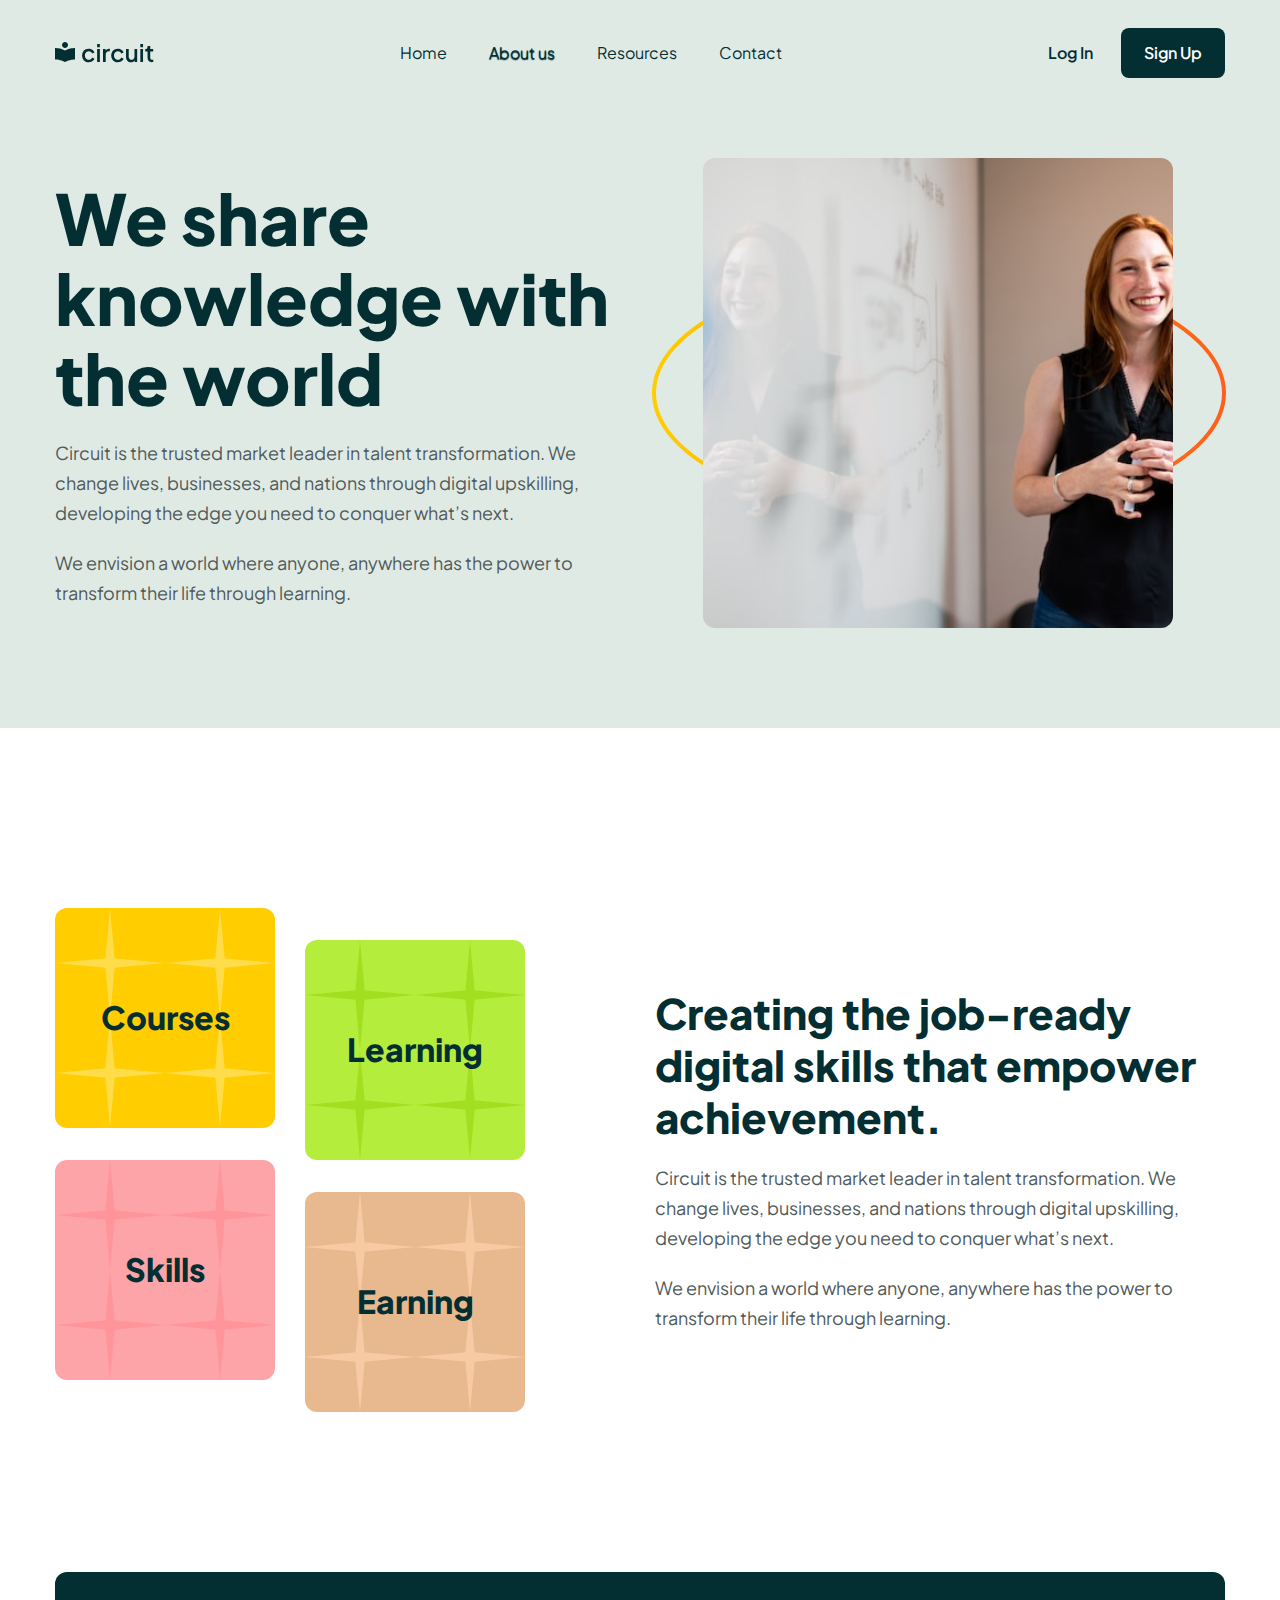
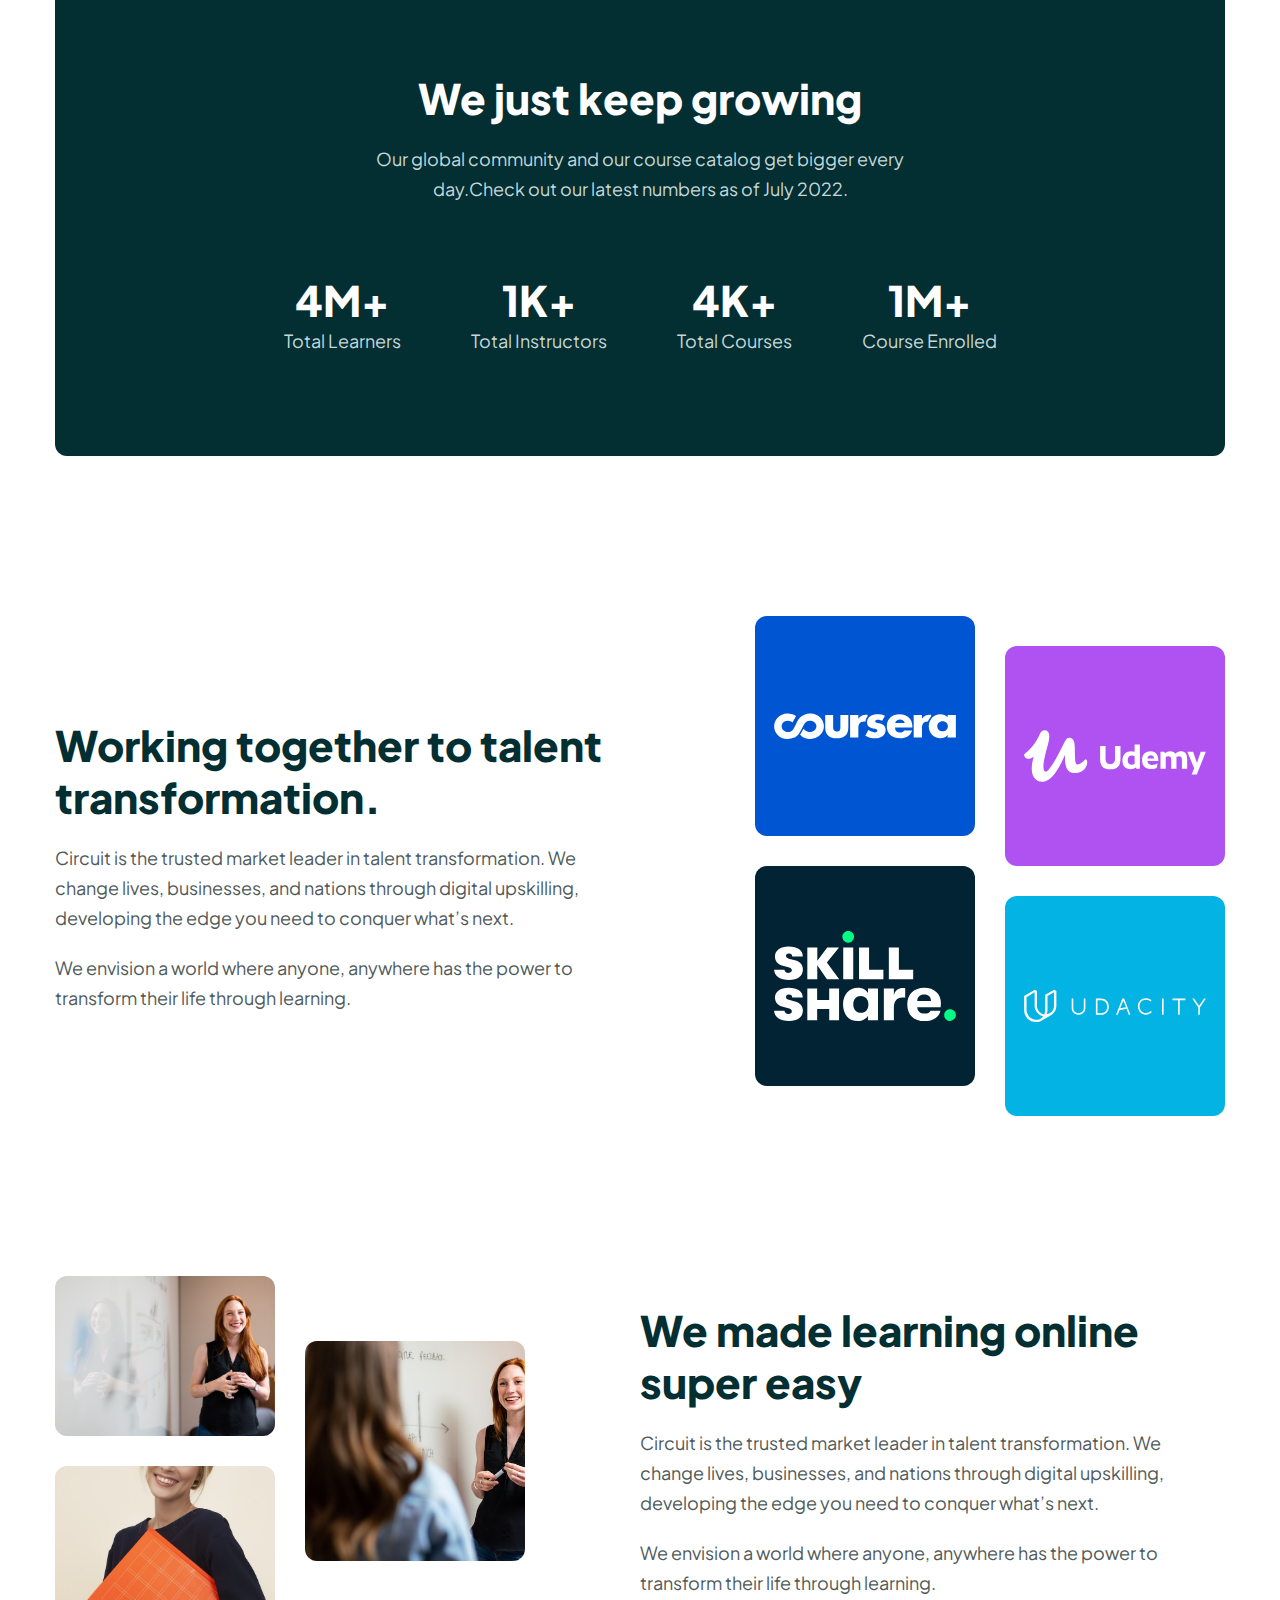
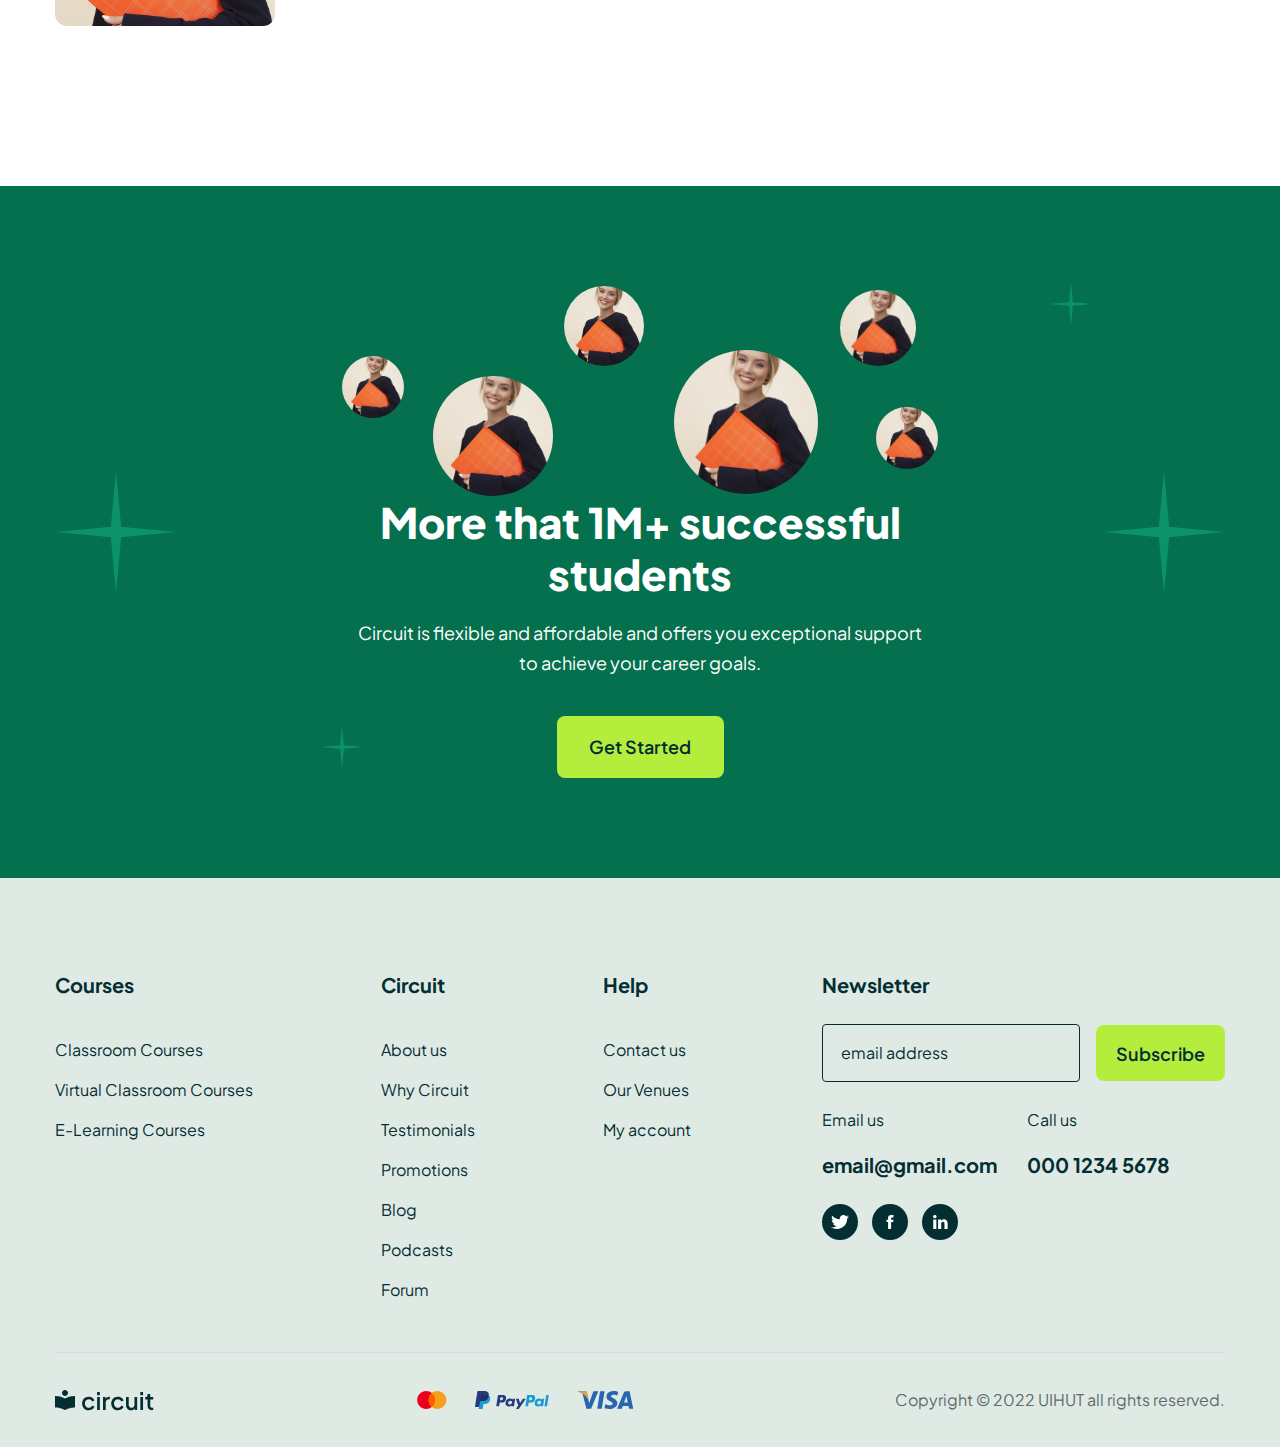
==== about.html @ eb8e5ba6 "about" ====
<!DOCTYPE html>
<html lang="en">
    <head>
        <meta charset="UTF-8" />
        <meta http-equiv="X-UA-Compatible" content="IE=edge" />
        <meta name="viewport" content="width=device-width, initial-scale=1.0" />
        <title>Project-07</title>
        <!-- embed font -->
        <link rel="preconnect" href="https://fonts.googleapis.com" />
        <link rel="preconnect" href="https://fonts.gstatic.com" crossorigin />
        <link
            href="https://fonts.googleapis.com/css2?family=Plus+Jakarta+Sans:wght@400;600;700;800&display=swap"
            rel="stylesheet"
        />
        <!-- favicon -->
        <link
            rel="apple-touch-icon"
            sizes="57x57"
            href="./assets/favicon/apple-icon-57x57.png"
        />
        <link
            rel="apple-touch-icon"
            sizes="60x60"
            href="./assets/favicon/apple-icon-60x60.png"
        />
        <link
            rel="apple-touch-icon"
            sizes="72x72"
            href="./assets/favicon/apple-icon-72x72.png"
        />
        <link
            rel="apple-touch-icon"
            sizes="76x76"
            href="./assets/favicon/apple-icon-76x76.png"
        />
        <link
            rel="apple-touch-icon"
            sizes="114x114"
            href="./assets/favicon/apple-icon-114x114.png"
        />
        <link
            rel="apple-touch-icon"
            sizes="120x120"
            href="./assets/favicon/apple-icon-120x120.png"
        />
        <link
            rel="apple-touch-icon"
            sizes="144x144"
            href="./assets/favicon/apple-icon-144x144.png"
        />
        <link
            rel="apple-touch-icon"
            sizes="152x152"
            href="./assets/favicon/apple-icon-152x152.png"
        />
        <link
            rel="apple-touch-icon"
            sizes="180x180"
            href="./assets/favicon/apple-icon-180x180.png"
        />
        <link
            rel="icon"
            type="image/png"
            sizes="192x192"
            href="./assets/favicon/android-icon-192x192.png"
        />
        <link
            rel="icon"
            type="image/png"
            sizes="32x32"
            href="./assets/favicon/favicon-32x32.png"
        />
        <link
            rel="icon"
            type="image/png"
            sizes="96x96"
            href="./assets/favicon/favicon-96x96.png"
        />
        <link
            rel="icon"
            type="image/png"
            sizes="16x16"
            href="./assets/favicon/favicon-16x16.png"
        />
        <link rel="manifest" href="./assets/favicon/manifest.json" />
        <meta name="msapplication-TileColor" content="#ffffff" />
        <meta
            name="msapplication-TileImage"
            content="./assets/favicon/ms-icon-144x144.png"
        />
        <meta name="theme-color" content="#ffffff" />

        <!-- reset -->
        <link rel="stylesheet" href="./assets/css/reset.css" />
        <!-- link -->
        <link rel="stylesheet" href="./assets/css/base.css" />
        <link rel="stylesheet" href="./assets/css/about.css" />
        <link rel="stylesheet" href="./assets/css/responsive.css" />
    </head>
    <body>
        <header class="header">
            <div class="container">
                <div class="header__top">
                    <label
                        for="menu-overlay"
                        class="menu-overlay__icon hidden-pc"
                    >
                        <svg
                            xmlns="http://www.w3.org/2000/svg"
                            height="1em"
                            viewBox="0 0 448 512"
                        >
                            <path
                                fill="currentColor"
                                d="M0 96C0 78.3 14.3 64 32 64H416c17.7 0 32 14.3 32 32s-14.3 32-32 32H32C14.3 128 0 113.7 0 96zM0 256c0-17.7 14.3-32 32-32H416c17.7 0 32 14.3 32 32s-14.3 32-32 32H32c-17.7 0-32-14.3-32-32zM448 416c0 17.7-14.3 32-32 32H32c-17.7 0-32-14.3-32-32s14.3-32 32-32H416c17.7 0 32 14.3 32 32z"
                            />
                        </svg>
                    </label>

                    <a href="/">
                        <img
                            src="./assets/icons/Logo.svg"
                            alt="circuit"
                            class="header__logo"
                        />
                    </a>
                    <ul class="header__list hidden">
                        <li class="header__item">
                            <a href="./index.html" class="header__link">Home</a>
                        </li>
                        <li class="header__item header__active">
                            <a href="#!" class="header__link">About us</a>
                        </li>
                        <li class="header__item">
                            <a href="#!" class="header__link">Resources</a>
                        </li>
                        <li class="header__item">
                            <a href="#!" class="header__link">Contact</a>
                        </li>
                        <!-- show on tablet and mobile -->
                        <li class="header__item hidden-pc separate">
                            <a href="#!" class="header__link">Log In</a>
                        </li>
                        <li class="header__item hidden-pc">
                            <a href="#!" class="header__link">Sign Up</a>
                        </li>
                        <!-- log-in -->
                    </ul>
                    <div class="header__cta hidden-mobile">
                        <a href="#!" class="header__log-in">Log In</a>
                        <a href="#!" class="btn header__sign-up">Sign Up</a>
                    </div>
                </div>

                <!-- hero -->
                <section class="hero">
                    <div class="hero__inner">
                        <section class="hero__info">
                            <h1 class="hero__heading">
                                We share knowledge with the world
                            </h1>
                            <p class="section-desc hero__desc">
                                Circuit is the trusted market leader in talent
                                transformation. We change lives, businesses, and
                                nations through digital upskilling, developing
                                the edge you need to conquer what’s next.
                            </p>
                            <p class="section-desc hero__desc">
                                We envision a world where anyone, anywhere has
                                the power to transform their life through
                                learning.
                            </p>
                        </section>
                        <figure class="hero__image">
                            <img
                                src="./assets/images/support1.jpg"
                                alt="teacher"
                                class="hero__img"
                            />
                            <img
                                src="./assets/icons/deco-hero1.svg"
                                alt=""
                                class="hero__deco"
                            />
                        </figure>
                    </div>
                </section>
            </div>
        </header>
        <main>
            <section class="skills">
                <div class="container">
                    <div class="skills__inner">
                        <div class="skills__list">
                            <div class="skills__item">Courses</div>
                            <div class="skills__item">Learning</div>
                            <div class="skills__item">Skills</div>
                            <div class="skills__item">Earning</div>
                        </div>
                        <section class="skills__content">
                            <h2 class="section-heading">
                                Creating the job-ready digital skills that
                                empower achievement.
                            </h2>
                            <p class="section-desc skills__desc">
                                Circuit is the trusted market leader in talent
                                transformation. We change lives, businesses, and
                                nations through digital upskilling, developing
                                the edge you need to conquer what’s next.
                            </p>
                            <p class="section-desc skills__desc">
                                We envision a world where anyone, anywhere has
                                the power to transform their life through
                                learning.
                            </p>
                        </section>
                    </div>
                </div>
            </section>

            <!-- grow -->
            <section class="grow">
                <div class="container">
                    <div class="grow__inner">
                        <h2 class="section-heading grow__heading">
                            We just keep growing
                        </h2>
                        <p class="section-desc grow__desc">
                            Our global community and our course catalog get
                            bigger every day.Check out our latest numbers as of
                            July 2022.
                        </p>
                        <div class="grow__row">
                            <div class="grow__item">
                                <span class="grow__amount">4M+</span>
                                <div class="grow__total">Total Learners</div>
                            </div>
                            <div class="grow__item">
                                <span class="grow__amount">1K+</span>
                                <div class="grow__total">Total Instructors</div>
                            </div>
                            <div class="grow__item">
                                <span class="grow__amount">4K+</span>
                                <div class="grow__total">Total Courses</div>
                            </div>
                            <div class="grow__item">
                                <span class="grow__amount">1M+</span>
                                <div class="grow__total">Course Enrolled</div>
                            </div>
                        </div>
                    </div>
                </div>
            </section>

            <!-- talent -->
            <section class="talent">
                <div class="container">
                    <div class="talent__inner">
                        <section class="talent__info">
                            <h2 class="section-heading">
                                Working together to talent transformation.
                            </h2>
                            <p class="section-desc talent__desc">
                                Circuit is the trusted market leader in talent
                                transformation. We change lives, businesses, and
                                nations through digital upskilling, developing
                                the edge you need to conquer what’s next.
                            </p>
                            <p class="section-desc talent__desc">
                                We envision a world where anyone, anywhere has
                                the power to transform their life through
                                learning.
                            </p>
                        </section>
                        <figure class="talent__images">
                            <img
                                src="./assets/icons/talent1.svg"
                                alt="talent"
                                class="talent__img"
                            />
                            <img
                                src="./assets/icons/talent2.svg"
                                alt="talent"
                                class="talent__img"
                            />
                            <img
                                src="./assets/icons/talent3.svg"
                                alt="talent"
                                class="talent__img"
                            />
                            <img
                                src="./assets/icons/talent4.svg"
                                alt="talent"
                                class="talent__img"
                            />
                        </figure>
                        <figure class="talent__thums">
                            <img
                                src="./assets/images/support1.jpg"
                                alt=""
                                class="talent__thumb"
                            />
                            <img
                                src="./assets/images/support2.jpg"
                                alt=""
                                class="talent__thumb"
                            />
                            <img
                                src="./assets/images/hero-courses1.jpg"
                                alt=""
                                class="talent__thumb"
                            />
                        </figure>
                        <section class="talent__info">
                            <h2 class="section-heading">
                                We made learning online super easy
                            </h2>
                            <p class="section-desc talent__desc">
                                Circuit is the trusted market leader in talent
                                transformation. We change lives, businesses, and
                                nations through digital upskilling, developing
                                the edge you need to conquer what’s next.
                            </p>
                            <p class="section-desc talent__desc">
                                We envision a world where anyone, anywhere has
                                the power to transform their life through
                                learning.
                            </p>
                        </section>
                    </div>
                </div>
            </section>

            <!-- student -->
            <section class="students">
                <div class="container">
                    <section class="students__inner">
                        <figure class="students__avatars hidden-mobile">
                            <img
                                src="./assets/images/hero-courses1.jpg"
                                alt="avatar"
                                class="students__avatar"
                            />
                            <img
                                src="./assets/images/hero-courses1.jpg"
                                alt="avatar"
                                class="students__avatar"
                            />
                            <img
                                src="./assets/images/hero-courses1.jpg"
                                alt="avatar"
                                class="students__avatar"
                            />
                            <img
                                src="./assets/images/hero-courses1.jpg"
                                alt="avatar"
                                class="students__avatar"
                            />
                            <img
                                src="./assets/images/hero-courses1.jpg"
                                alt="avatar"
                                class="students__avatar"
                            />
                            <img
                                src="./assets/images/hero-courses1.jpg"
                                alt="avatar"
                                class="students__avatar"
                            />
                        </figure>
                        <section class="students__info">
                            <h2 class="section-heading students__heading">
                                More that 1M+ successful students
                            </h2>
                            <p class="section-desc students__desc">
                                Circuit is flexible and affordable and offers
                                you exceptional support to achieve your career
                                goals.
                            </p>
                            <a href="#!" class="btn students__cta-btn"
                                >Get Started</a
                            >
                        </section>
                        <img
                            src="./assets/icons/Star deco1.svg"
                            alt=""
                            class="students__deco hidden-mobile"
                        />
                        <img
                            src="./assets/icons/Star deco1.svg"
                            alt=""
                            class="students__deco hidden-mobile"
                        />
                        <img
                            src="./assets/icons/Star deco2.svg"
                            alt=""
                            class="students__deco hidden-mobile"
                        />
                        <img
                            src="./assets/icons/Star deco2.svg"
                            alt=""
                            class="students__deco hidden-mobile"
                        />
                    </section>
                </div>
            </section>
        </main>
        <!-- footer -->
        <footer class="footer">
            <div class="container">
                <div class="footer__top">
                    <section class="footer__col">
                        <h3 class="footer__title">Courses</h3>
                        <ul class="footer__list">
                            <li class="footer__item">
                                <a href="#!" class="footer__item-link"
                                    >Classroom Courses</a
                                >
                            </li>
                            <li class="footer__item">
                                <a href="#!" class="footer__item-link"
                                    >Virtual Classroom Courses</a
                                >
                            </li>
                            <li class="footer__item">
                                <a href="#!" class="footer__item-link"
                                    >E-Learning Courses</a
                                >
                            </li>
                        </ul>
                    </section>
                    <section class="footer__col">
                        <h3 class="footer__title">Circuit</h3>
                        <ul class="footer__list">
                            <li class="footer__item">
                                <a href="#!" class="footer__item-link"
                                    >About us</a
                                >
                            </li>
                            <li class="footer__item">
                                <a href="#!" class="footer__item-link"
                                    >Why Circuit</a
                                >
                            </li>
                            <li class="footer__item">
                                <a href="#!" class="footer__item-link"
                                    >Testimonials</a
                                >
                            </li>
                            <li class="footer__item">
                                <a href="#!" class="footer__item-link"
                                    >Promotions</a
                                >
                            </li>
                            <li class="footer__item">
                                <a href="#!" class="footer__item-link">Blog</a>
                            </li>
                            <li class="footer__item">
                                <a href="#!" class="footer__item-link"
                                    >Podcasts</a
                                >
                            </li>
                            <li class="footer__item">
                                <a href="#!" class="footer__item-link">Forum</a>
                            </li>
                        </ul>
                    </section>
                    <section class="footer__col">
                        <h3 class="footer__title">Help</h3>
                        <ul class="footer__list">
                            <li class="footer__item">
                                <a href="#!" class="footer__item-link"
                                    >Contact us</a
                                >
                            </li>
                            <li class="footer__item">
                                <a href="#!" class="footer__item-link"
                                    >Our Venues</a
                                >
                            </li>
                            <li class="footer__item">
                                <a href="#!" class="footer__item-link"
                                    >My account</a
                                >
                            </li>
                        </ul>
                    </section>
                    <section class="footer__col">
                        <h3 class="footer__title">Newsletter</h3>
                        <form action="" class="footer__form">
                            <input
                                type="email"
                                name=""
                                id=""
                                placeholder="email address"
                                class="footer__input"
                            />
                            <button type="submit" class="btn footer__submit">
                                Subscribe
                            </button>
                        </form>
                        <div class="footer__info">
                            <div class="footer__info-email">
                                <p class="footer__label">Email us</p>
                                <p class="footer__desc">email@gmail.com</p>
                            </div>
                            <div class="footer__info-phone">
                                <p class="footer__label">Call us</p>
                                <p class="footer__desc">000 1234 5678</p>
                            </div>
                        </div>
                        <div class="footer__socials">
                            <img
                                src="./assets/icons/twittef.svg"
                                alt="twittef"
                                class="footer__icon"
                            />
                            <img
                                src="./assets/icons/facebook.svg"
                                alt="facebook"
                                class="footer__icon"
                            />
                            <img
                                src="./assets/icons/linkin.svg"
                                alt="linkin"
                                class="footer__icon"
                            />
                        </div>
                    </section>
                </div>

                <!-- bottom -->
                <div class="footer__bottom">
                    <img
                        src="./assets/icons/Logo.svg"
                        alt="circuit"
                        class="footer__logo"
                    />
                    <div class="footer__payments">
                        <img
                            src="./assets/icons/payment.svg"
                            alt=""
                            class="footer__payment-img"
                        />
                        <img
                            src="./assets/icons/pay.svg"
                            alt=""
                            class="footer__payment-img"
                        />
                        <img
                            src="./assets/icons/visa.svg"
                            alt=""
                            class="footer__payment-img"
                        />
                    </div>
                    <p class="footer__copyright">
                        Copyright © 2022 UIHUT all rights reserved.
                    </p>
                </div>
            </div>
        </footer>
    </body>
</html>
---- assets/css/base.css ----
:root {
    --primary-color: #b5ed3d;
    --bg-color: #032e32;
}

.container {
    width: 1170px;
    max-width: calc(100% - 48px);
    margin-left: auto;
    margin-right: auto;
}

a {
    /* display: inline-block; */
    text-decoration: none;
}

.btn {
    --height: 62px;

    min-width: 167px;
    height: var(--height);
    font-weight: 600;
    font-size: 1.8rem;
    line-height: calc(var(--height) - 1px);
    text-align: center;
    color: #032e32;
    background: var(--primary-color);
    border-radius: 8px;
}

.btn:hover {
    opacity: 0.9;
    cursor: pointer;
}

.section-heading {
    font-weight: 800;
    font-size: 4.2rem;
    line-height: 1.24;
    color: #032e32;
}

.section-desc {
    font-weight: 400;
    font-size: 1.8rem;
    line-height: 1.67;
    color: #4f5a5a;
}
---- assets/css/about.css ----
* {
    box-sizing: border-box;
}

html {
    font-size: 62.5%;
}

body {
    font-size: 1.6rem;
    font-family: "Plus Jakarta Sans", sans-serif;
    background: #fff;
    /* nen cho linear */
    -webkit-touch-callout: none;
    -webkit-user-select: none;
    -khtml-user-select: none;
    -moz-user-select: none;
    -ms-user-select: none;
    user-select: none;
}

input,
textarea,
button,
select,
a {
    -webkit-tap-highlight-color: transparent;
}

button,
input,
select,
textarea {
    font-size: inherit;
    font-family: inherit;
}

/* header */
/* header-top */
.header {
    position: relative;
    background: #e0eae5;
    padding-bottom: 100px;
}

.header__top {
    padding: 28px 0;

    display: flex;
    align-items: center;
    justify-content: space-between;
}

.header__list {
    display: flex;
    align-items: center;
}

.header__log-in,
.header__link {
    padding: 8px 21px;
    font-weight: 400;
    font-size: 1.6rem;
    line-height: 1.75;
    color: #032e32;
}

.header__link:hover {
    text-shadow: 0 1px 1px #032e32;
}

.header__active {
    text-shadow: 0 1px 1px #032e32;
}

.header__cta {
    display: flex;
    align-items: center;
}

.header__log-in {
    font-weight: 600;
    margin-right: 7px;
}

.header__sign-up {
    --height: 50px;

    min-width: 104px;
    font-weight: 600;
    font-size: 1.6rem;
    color: #ffffff;

    background: #032e32;
}

/* hero */
.hero {
    margin-top: 52px;
}

.hero__inner {
    display: flex;
    align-items: center;
    justify-content: space-between;
    column-gap: 30px;
}

.hero__info {
    flex: 1;
}

.hero__heading {
    color: #032e32;
    font-size: 7rem;
    font-weight: 800;
    line-height: 1.14;
}

.hero__desc {
    margin-top: 20px;
}

.hero__image {
    position: relative;
    width: 49%;
    display: flex;
    justify-content: center;
}

.hero__img {
    width: 470px;
    height: 470px;
    object-fit: cover;
    border-radius: 12px;
    z-index: 1;
}

.hero__deco {
    position: absolute;
    inset: 0;
    margin: auto;
}

/* main */
/* skills */
.skills {
    margin-top: 140px;
    padding: 40px 0;
}

.skills__inner {
    display: flex;
    align-items: center;
    justify-content: space-between;
    column-gap: 130px;
}

.skills__list {
    display: grid;
    grid-template-columns: 1fr 1fr;
    column-gap: 30px;
}

.skills__item {
    display: flex;
    align-items: center;
    justify-content: center;
    background-repeat: no-repeat;
    width: 220px;
    height: 220px;
    border-radius: 12px;
    color: #032e32;
    font-size: 3.2rem;
    font-weight: 800;
    line-height: 1.3;
}

.skills__item:nth-child(even) {
    margin-top: 32px;
}

.skills__item:nth-child(1) {
    background-image: url(../images/skill2.png);
    background-color: #ffcd00;
}

.skills__item:nth-child(2) {
    background-image: url(../images/skill1.png);
    background-color: #b5ed3d;
}
.skills__item:nth-child(3) {
    background-image: url(../images/skill3.png);
    background-color: #fda4a9;
}
.skills__item:nth-child(4) {
    background-image: url(../images/skill4.png);
    background-color: #e8b88f;
}

.skills__content {
    width: 50%;
}

.skills__desc {
    margin-top: 20px;
}

/* grow */
.grow {
    margin-top: 120px;
}

.grow__inner {
    padding: 100px 0;
    background-color: var(--bg-color);
    border-radius: 12px;
    display: flex;
    align-items: center;
    flex-direction: column;
    text-align: center;
}

.grow__heading {
    color: #ffffff;
}

.grow__desc {
    width: 570px;
    margin-top: 20px;
    color: #c5d8d9;
}

.grow__row {
    margin-top: 70px;
    display: flex;
    column-gap: 70px;
}

.grow__amount {
    color: #fff;
    font-size: 4.2rem;
    font-weight: 800;
    line-height: 1.23;
}

.grow__total {
    color: #c5d8d9;
    font-size: 1.8rem;
    font-weight: 400;
    line-height: 1.67;
}

/* talent */
.talent {
    margin-top: 120px;
    padding: 40px 0;
}

.talent__inner {
    display: grid;
    grid-template-columns: 1fr 1fr;
    align-items: center;
    row-gap: 160px;
    /* gap: 160px 130px; */
    /* justify-content: space-between; */
}

.talent__info {
}

.talent__desc {
    margin-top: 20px;
}

.talent__images {
    display: flex;
    flex-wrap: wrap;
    justify-content: flex-end;
    column-gap: 30px;
}

.talent__img {
    /* justify-self: end; */
}

.talent__img:nth-of-type(even) {
    margin-top: 30px;
}

.talent__img:nth-of-type(odd) {
    align-self: start;
}

.talent__thums {
    display: grid;
    grid-template-columns: auto auto;
    justify-content: flex-start;
    gap: 30px;
}

.talent__thumb {
    width: 220px;
    height: 160px;
    object-fit: cover;
    border-radius: 12px;
}

.talent__thumb:nth-of-type(2) {
    height: 220px;
    grid-area: 1 / 2/ 3/ 3;
    align-self: center;
}

/* students */
.students {
    margin-top: 120px;
    padding: 100px 0;
    background-color: #04704e;
}

.students__inner {
    position: relative;
}

.students__avatars {
    position: relative;
    height: 210px;
}

.students__avatar {
    position: absolute;
    border-radius: 50%;
    object-fit: cover;
}

.students__avatar:nth-of-type(1) {
    width: 62px;
    height: 62px;
    top: 70px;
    left: 287px;
}

.students__avatar:nth-of-type(2) {
    width: 120px;
    height: 120px;
    bottom: 0;
    left: 378px;
}

.students__avatar:nth-of-type(3) {
    width: 80px;
    height: 80px;
    top: 0;
    left: 509px;
}

.students__avatar:nth-of-type(4) {
    width: 144px;
    height: 144px;
    bottom: 2px;
    right: 407px;
}

.students__avatar:nth-of-type(5) {
    width: 76px;
    height: 76px;
    right: 309px;
    top: 4px;
}

.students__avatar:nth-of-type(6) {
    width: 62px;
    height: 62px;
    right: 287px;
    bottom: 27px;
}

.students__info {
    display: flex;
    flex-direction: column;
    align-items: center;
    text-align: center;
}

.students__desc,
.students__heading {
    width: 570px;
    color: #fff;
}

/* khi cho display flex vao the cha 
va flex-d column thi ca truc main asix bi doi
ma ca cho position vao cung bi doi l va r nua 
nen can chu y  c1:can chinh l va r cho dung
c2:cho ve lai dis b binh thuong de can chinh l va r cho dung 
mac dinh
l ben trai va r ben phai.
7
*/

.students__desc {
    margin-top: 18px;
}

.students__cta-btn {
    margin-top: 38px;
    display: inline-block;
}

.students__deco {
    position: absolute;
}

.students__deco:nth-of-type(2),
.students__deco:nth-of-type(1) {
    top: 0;
    bottom: 0;
    margin: auto 0;
}

.students__deco:nth-of-type(2) {
    right: 0;
}

.students__deco:nth-of-type(3) {
    top: -4px;
    right: 132px;
}

.students__deco:nth-of-type(4) {
    bottom: 9px;
    left: 265px;
}

/* footer */
.footer {
    padding-top: 92px;
    background: #e0eae5;
}

.footer__top {
    display: grid;
    grid-template-columns: repeat(3, 1fr) auto;
    column-gap: 128px;
}

.footer__title {
    color: #032e32;
    font-size: 2rem;
    font-weight: 700;
    line-height: 1.5;
    margin-bottom: 24px;
}

.footer__label,
.footer__item-link {
    color: #032e32;
    font-size: 1.6rem;
    font-weight: 400;
    line-height: 1.75;
}

.footer__item-link {
    display: inline-block;
    margin-top: 12px;
    white-space: nowrap;
}

.footer__form {
    display: flex;
    align-items: center;
    column-gap: 16px;
}

.footer__input {
    padding: 0 18px;
    width: 258px;
    line-height: 56px;
    background-color: transparent;
    border-radius: 4px;
    border: 1px solid #032e32;
}

.footer__input::placeholder {
    color: #032e32;
    font-size: 1.6rem;
    font-weight: 400;
    line-height: 1.75;
}

.footer__submit {
    --height: 56px;

    min-width: 129px;
    border: none;
    outline: none;
}

.footer__info {
    margin-top: 24px;
    display: flex;
    column-gap: 30px;
}

.footer__desc {
    margin-top: 16px;
    color: #032e32;
    font-size: 2rem;
    font-weight: 700;
    line-height: 1.5;
}

.footer__socials {
    margin-top: 24px;
    display: flex;
    column-gap: 14px;
}

.footer__bottom {
    margin-top: 48px;
    border-top: 1px solid #d9d9d9;
    padding: 33px 0;
    display: flex;
    align-items: center;
    justify-content: space-between;
}

.footer__payments {
    display: flex;
    align-items: center;
    column-gap: 28px;
}

.footer__copyright {
    color: #5d6c6c;
    font-size: 1.6rem;
    font-weight: 400;
    line-height: 1.75;
}
---- assets/css/responsive.css ----
/* pc */
@media screen and (min-width: 992px) {
    .hidden-pc {
        display: none;
    }
}

/* tablet and mobile */
@media screen and (max-width: 991px) {
    .hidden {
        display: none;
    }

    .menu-overlay__input:checked ~ .menu-overlay {
        visibility: visible;
        opacity: 1;
    }

    .menu-overlay__input:checked ~ .menu-wrap {
        transform: translateX(0);
    }

    .menu-overlay__icon {
        font-size: 24px;
        color: var(--bg-color);
    }

    .menu-overlay {
        position: fixed;
        z-index: 1;
        inset: 0;
        background-color: rgba(0, 0, 0, 0.3);
        visibility: hidden;
        opacity: 0;
        transition: 0.5s ease;
    }

    .menu-wrap {
        position: fixed;
        inset: 0 40% 0 0;
        padding: 60px;
        background-color: #fff;
        z-index: 2;
        transform: translateX(-100%);
        transition: 0.5s ease;
    }

    .menu-list {
        margin-top: 30px;
    }

    .menu-list li a {
        display: block;
        font-size: 2.5rem;
    }

    .menu-list .separate {
        border-top: 1px solid #ccc;
    }

    /* header */
    .header__top {
        position: relative;
    }

    .header__logo {
        position: absolute;
        left: 50%;
        top: 50%;
        transform: translate(-50%, -50%);
    }

    .hero {
        flex-direction: column;
    }

    .hero__info {
        text-align: center;
    }

    .hero__form {
        justify-content: center;
    }

    .benefits__wrap {
        margin: 0 0 -76px;
    }

    .hero__list {
        margin-top: 48px;
    }

    .benefits__list {
        margin-top: 24px;
    }

    .hero__deco {
        top: 144px;
    }

    .hero_courses {
        width: 100%;
    }

    .hero__deco {
        left: 0;
        margin: 0 auto;
    }

    .benefits__inner {
        grid-template-columns: 1fr 1fr;
    }

    .courses__list {
        grid-template-columns: 1fr 1fr;
    }

    .courses-item__thumb {
        width: 100%;
    }

    .learning__inner {
        flex-direction: column-reverse;
    }

    .learning__img {
        width: 100%;
    }

    .feedback__list {
        grid-template-columns: 1fr;
        row-gap: 24px;
    }

    .students__avatar:nth-of-type(4) {
        right: 446px;
    }

    .students__avatar:nth-of-type(5) {
        right: 339px;
    }

    .students__avatar:nth-of-type(1),
    .students__avatar:nth-of-type(6) {
        display: none;
    }

    .students__deco:nth-of-type(1) {
        left: 77px;
        bottom: -407px;
    }

    .students__deco:nth-of-type(2) {
        right: 77px;
        top: -221px;
    }

    .students__deco:nth-of-type(3) {
        bottom: 180px;
        left: 210px;
    }

    .students__deco:nth-of-type(4) {
        top: 310px;
        right: 212px;
    }

    .footer__row {
        grid-template-columns: auto auto;
        row-gap: 24px;
    }
}

/* tablet   */
@media screen and (min-width: 768px) and (max-width: 991px) {
}

/* mobile */
@media screen and (max-width: 767px) {
    .hidden-mobile {
        display: none;
    }

    .menu-wrap {
        position: fixed;
        inset: 0 20% 0 0;
        padding: 40px;
    }

    .hero__heading {
        font-size: 5rem;
    }

    .hero__heading,
    .hero__desc {
        width: 100%;
    }

    .hero__form {
        flex-direction: column;
        row-gap: 30px;
    }

    .hero__search {
        width: 100%;
    }

    .benefits__inner {
        grid-template-columns: 1fr;
    }

    .benefits__list {
        column-gap: 18px;
    }

    .support__desc {
        width: 100%;
    }

    .support__thumb-1 {
        width: 100%;
    }

    .feature__heading {
        width: 100%;
        text-align: center;
    }

    .feature__list {
        grid-template-columns: 1fr;
        row-gap: 30px;
    }

    .section-heading,
    .courses__desc {
        text-align: center;
        width: 100%;
    }

    .courses__list {
        grid-template-columns: 1fr;
    }

    .feedback__desc {
        width: 100%;
        text-align: center;
    }

    .students {
        padding: 30px;
    }

    .students__desc {
        width: 100%;
    }

    .footer__row {
        grid-template-columns: auto;
    }
    .footer__contact,
    .footer__form {
        flex-direction: column;
        align-items: flex-start;
        row-gap: 30px;
    }

    .footer__bottom {
        display: flex;
        flex-direction: column;
        row-gap: 50px;
    }
}
/* them menu  */
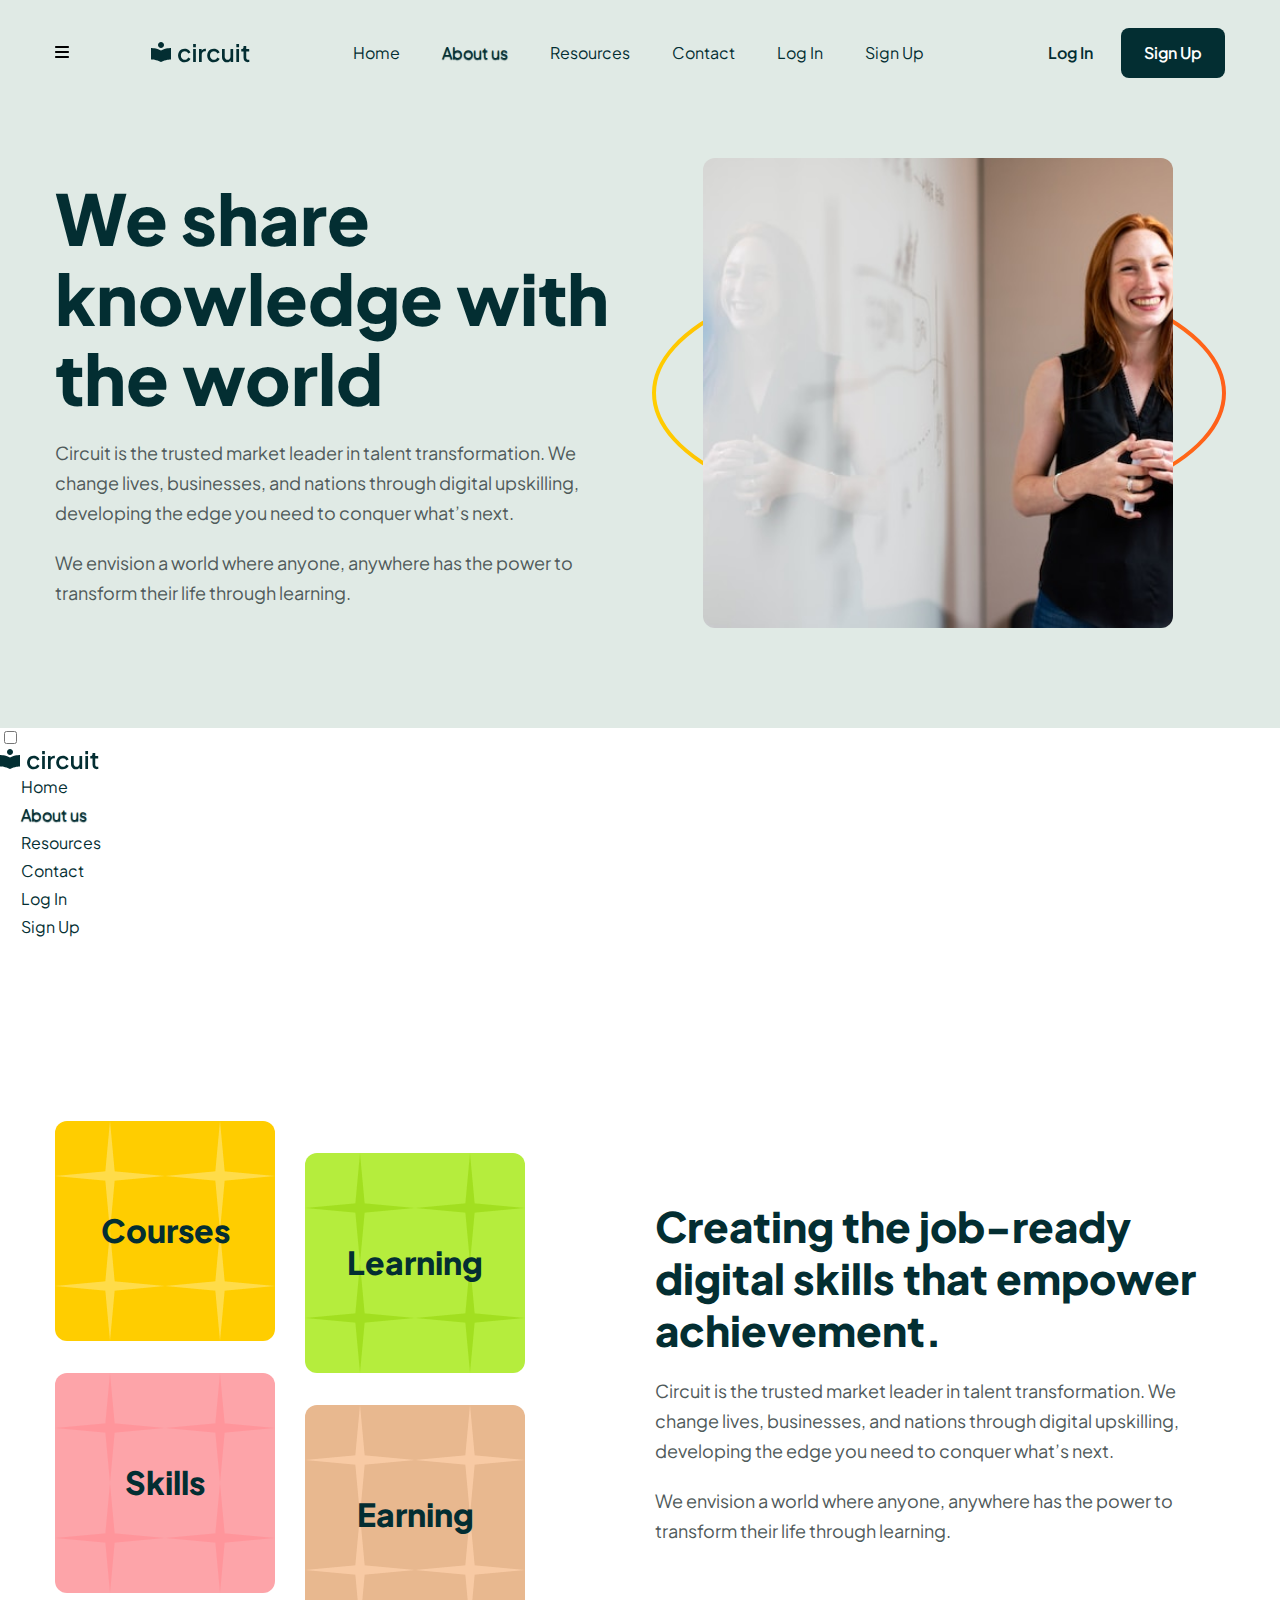
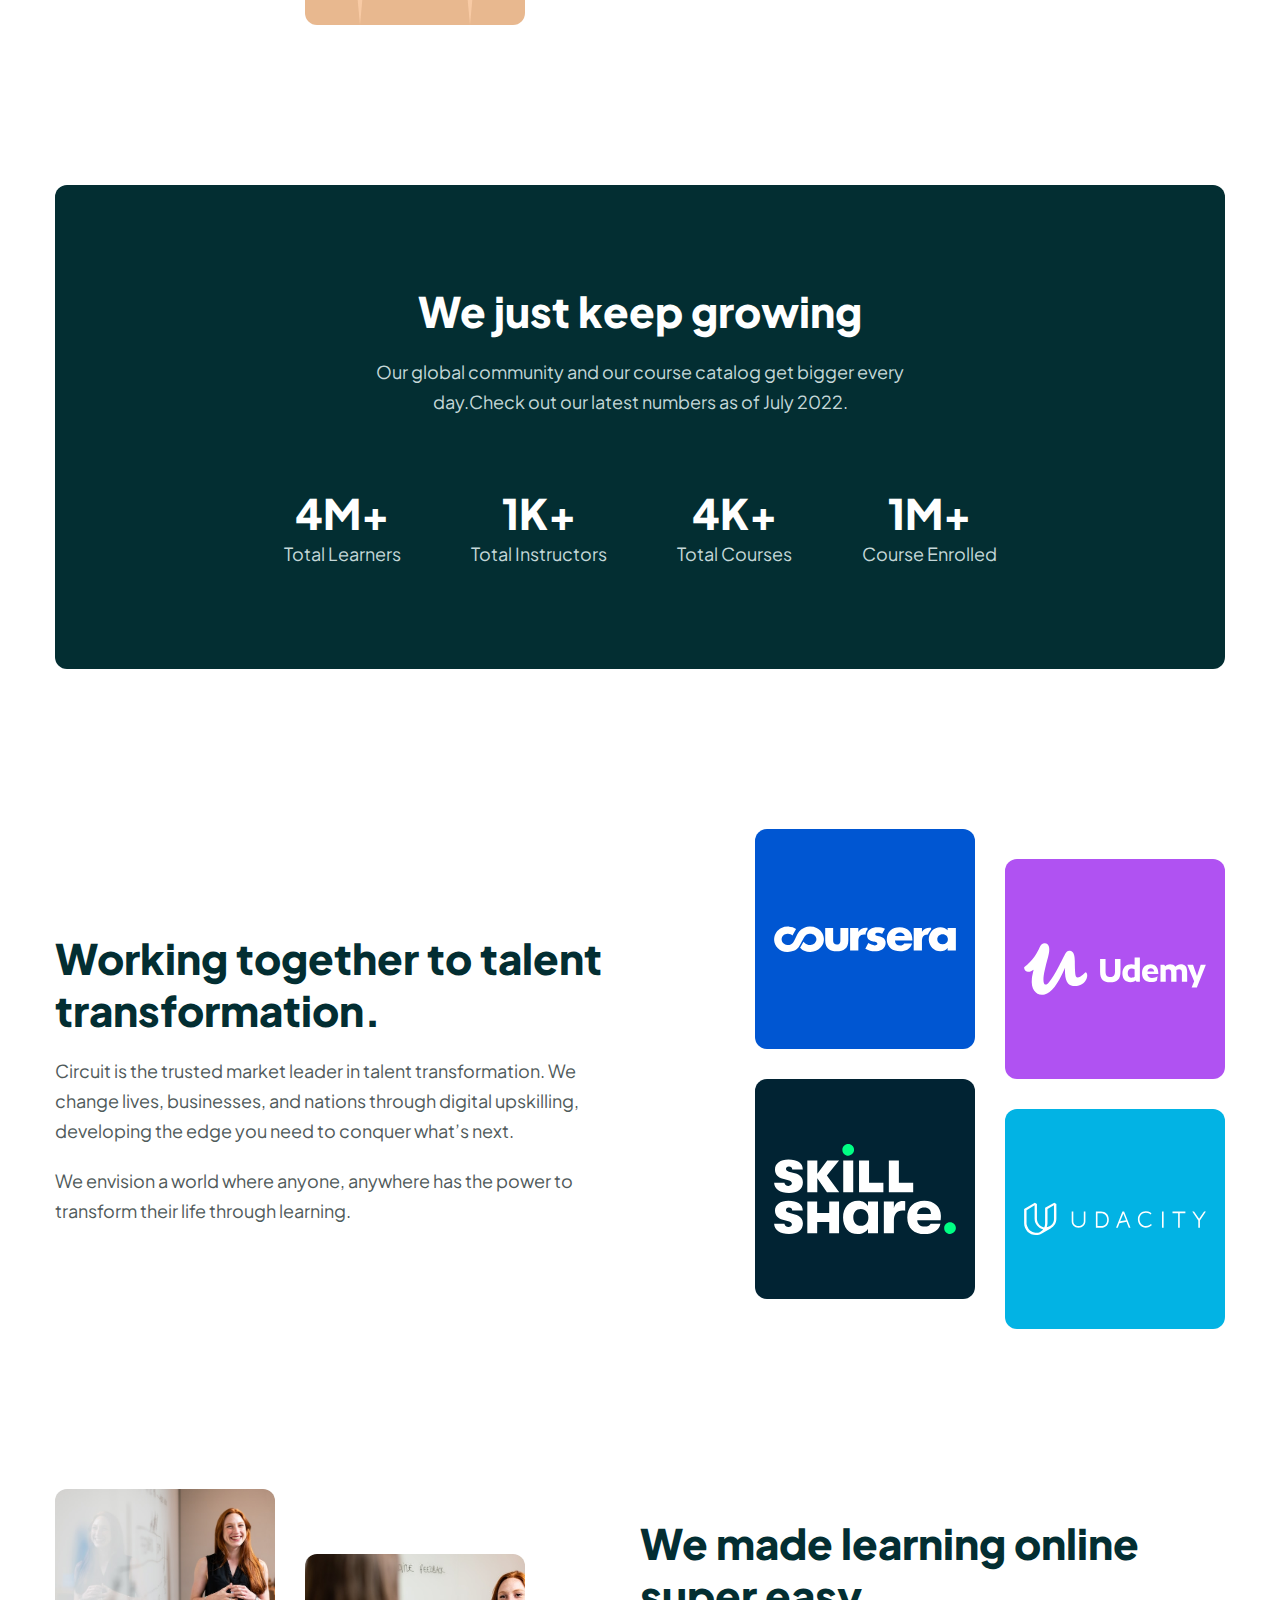
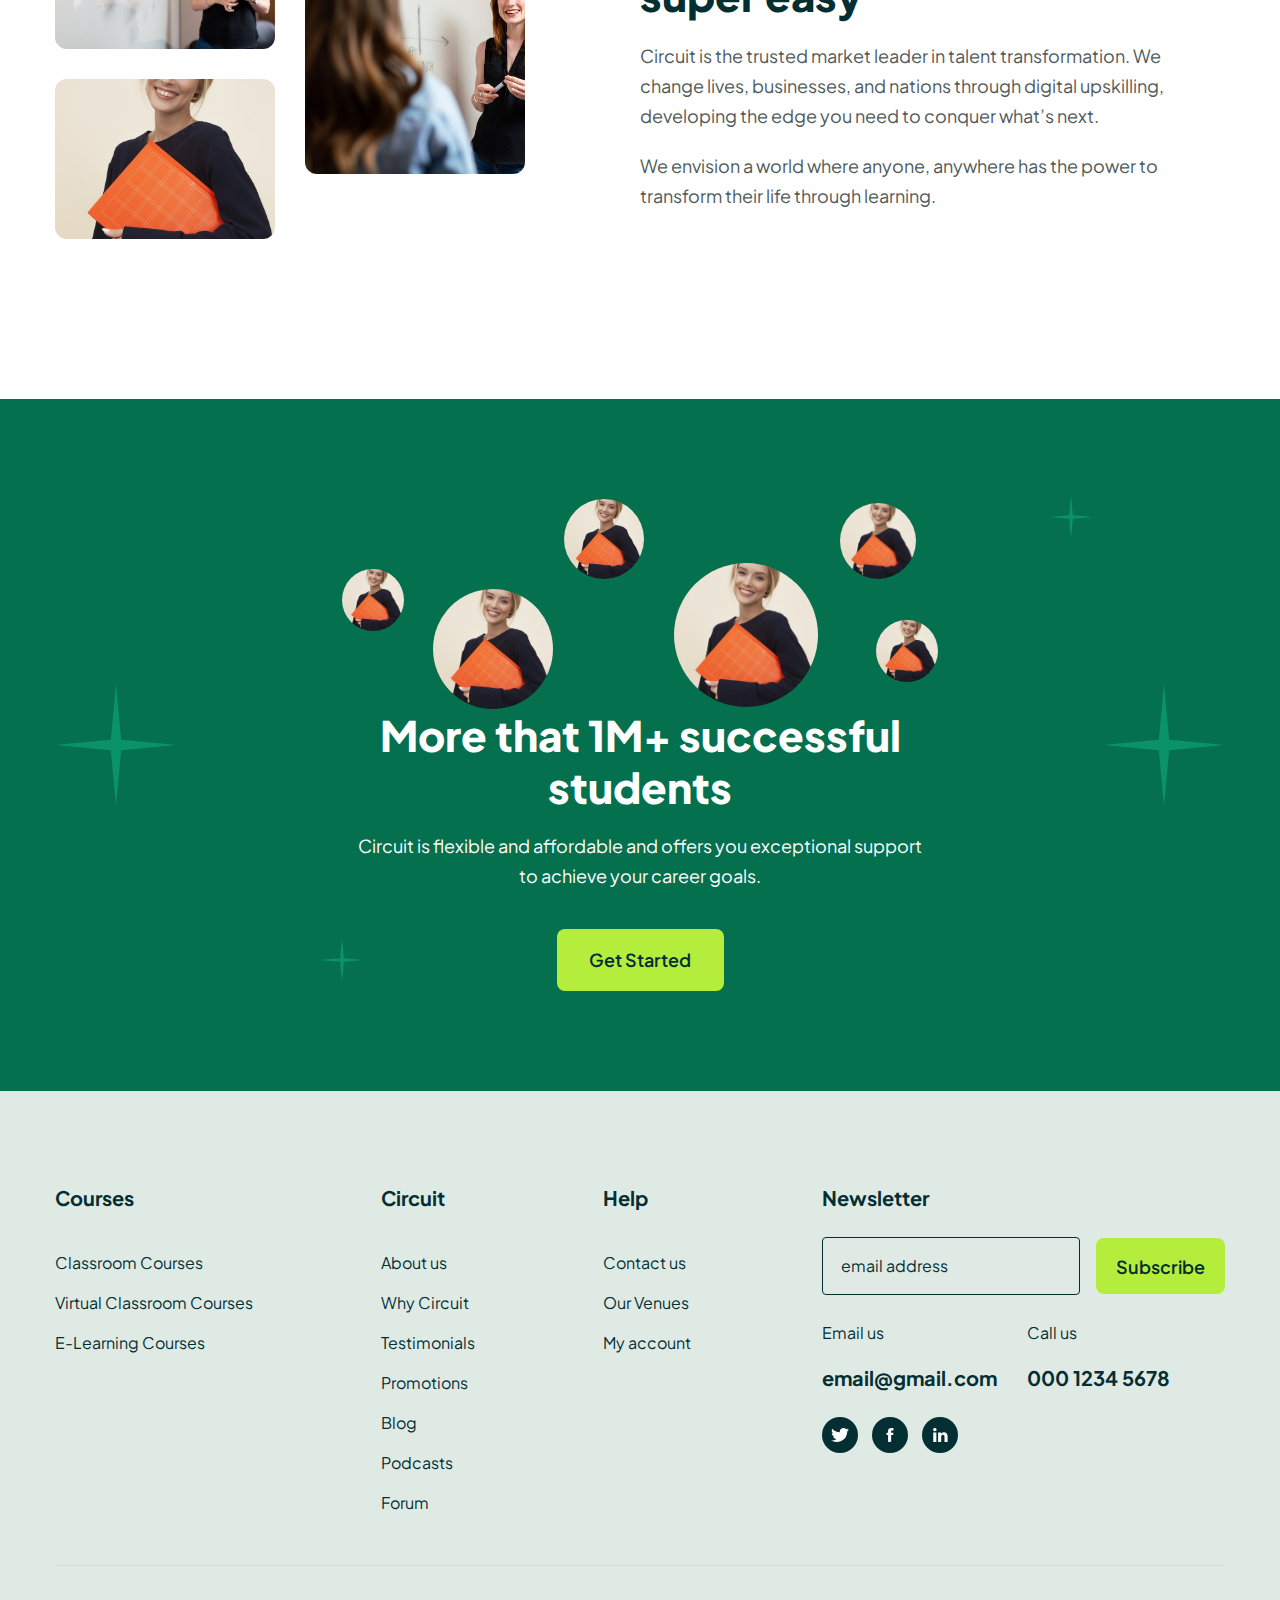
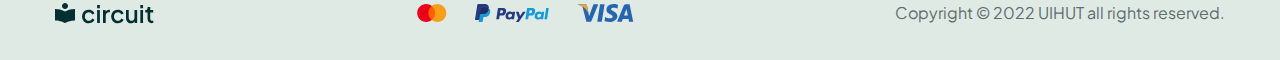
==== commit 8f951df3: "finished" ====
--- a/about.html
+++ b/about.html
@@ -95,7 +95,7 @@
         <!-- link -->
         <link rel="stylesheet" href="./assets/css/base.css" />
         <link rel="stylesheet" href="./assets/css/about.css" />
-        <link rel="stylesheet" href="./assets/css/responsive.css" />
+        <link rel="stylesheet" href="./assets/responsive/about.css" />
     </head>
     <body>
         <header class="header">
@@ -132,23 +132,33 @@
                             <a href="#!" class="header__link">About us</a>
                         </li>
                         <li class="header__item">
-                            <a href="#!" class="header__link">Resources</a>
+                            <a href="./resources.html" class="header__link"
+                                >Resources</a
+                            >
                         </li>
                         <li class="header__item">
-                            <a href="#!" class="header__link">Contact</a>
+                            <a href="./contact.html" class="header__link"
+                                >Contact</a
+                            >
                         </li>
                         <!-- show on tablet and mobile -->
                         <li class="header__item hidden-pc separate">
-                            <a href="#!" class="header__link">Log In</a>
+                            <a href="./login.html" class="header__link"
+                                >Log In</a
+                            >
                         </li>
                         <li class="header__item hidden-pc">
-                            <a href="#!" class="header__link">Sign Up</a>
+                            <a href="./signup.html" class="header__link"
+                                >Sign Up</a
+                            >
                         </li>
                         <!-- log-in -->
                     </ul>
-                    <div class="header__cta hidden-mobile">
-                        <a href="#!" class="header__log-in">Log In</a>
-                        <a href="#!" class="btn header__sign-up">Sign Up</a>
+                    <div class="header__cta hidden">
+                        <a href="./login.html" class="header__log-in">Log In</a>
+                        <a href="./signup.html" class="btn header__sign-up"
+                            >Sign Up</a
+                        >
                     </div>
                 </div>
 
@@ -180,13 +190,38 @@
                             <img
                                 src="./assets/icons/deco-hero1.svg"
                                 alt=""
-                                class="hero__deco"
+                                class="hero__deco hidden-mobile"
                             />
                         </figure>
                     </div>
                 </section>
             </div>
         </header>
+        <section class="mobile-menu hidden-pc">
+            <input
+                type="checkbox"
+                name=""
+                id="menu-overlay"
+                class="menu__overlay-input"
+            />
+            <label for="menu-overlay" class="menu__overlay"></label>
+            <div class="menu__wrap">
+                <a href="/">
+                    <img
+                        src="./assets/icons/Logo.svg"
+                        alt="circuit"
+                        class="menu__logo"
+                    />
+                </a>
+                <ul class="menu__list"></ul>
+                <script>
+                    const menuList = document.querySelector(".menu__list");
+                    const headerList = document.querySelector(".header__list");
+
+                    menuList.innerHTML = headerList.innerHTML;
+                </script>
+            </div>
+        </section>
         <main>
             <section class="skills">
                 <div class="container">
@@ -294,7 +329,7 @@
                                 class="talent__img"
                             />
                         </figure>
-                        <figure class="talent__thums">
+                        <figure class="talent__thums hidden-mobile">
                             <img
                                 src="./assets/images/support1.jpg"
                                 alt=""
@@ -339,7 +374,7 @@
                             <img
                                 src="./assets/images/hero-courses1.jpg"
                                 alt="avatar"
-                                class="students__avatar"
+                                class="students__avatar hidden"
                             />
                             <img
                                 src="./assets/images/hero-courses1.jpg"
@@ -364,7 +399,7 @@
                             <img
                                 src="./assets/images/hero-courses1.jpg"
                                 alt="avatar"
-                                class="students__avatar"
+                                class="students__avatar hidden"
                             />
                         </figure>
                         <section class="students__info">
